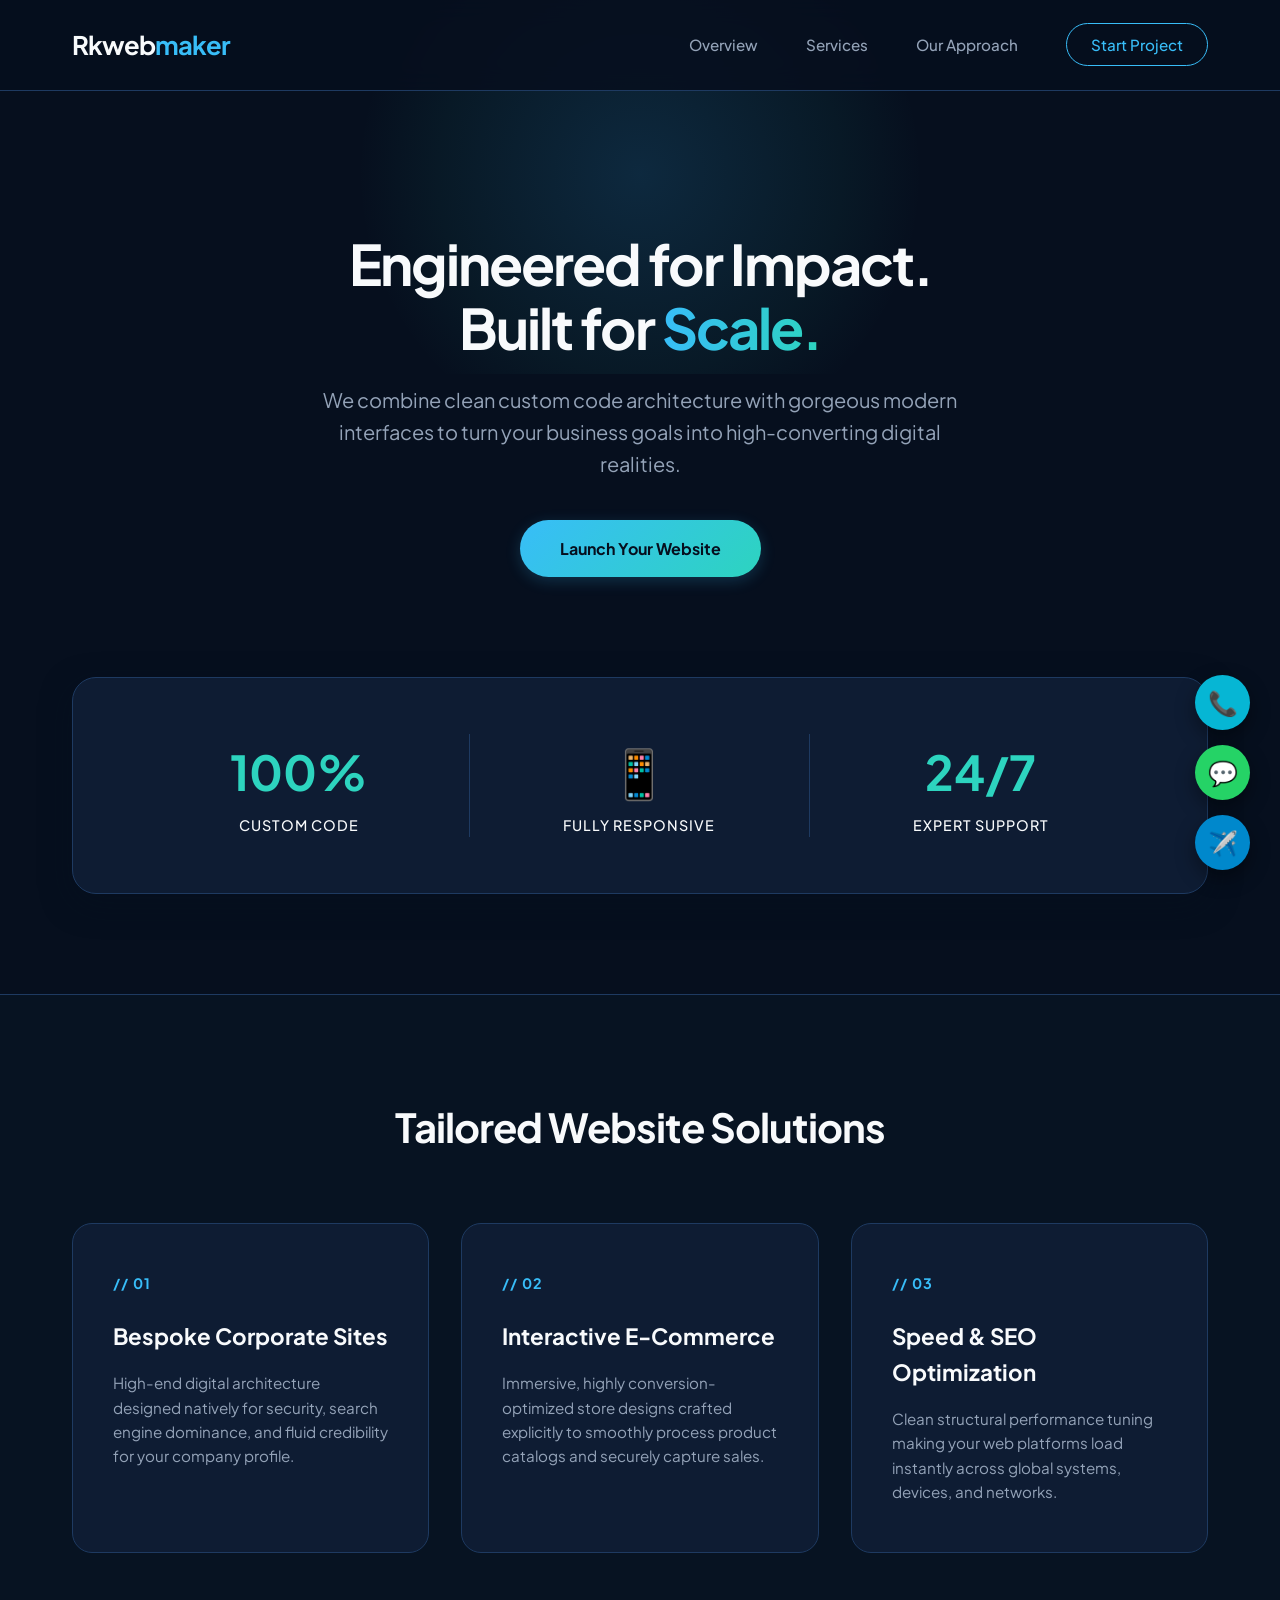
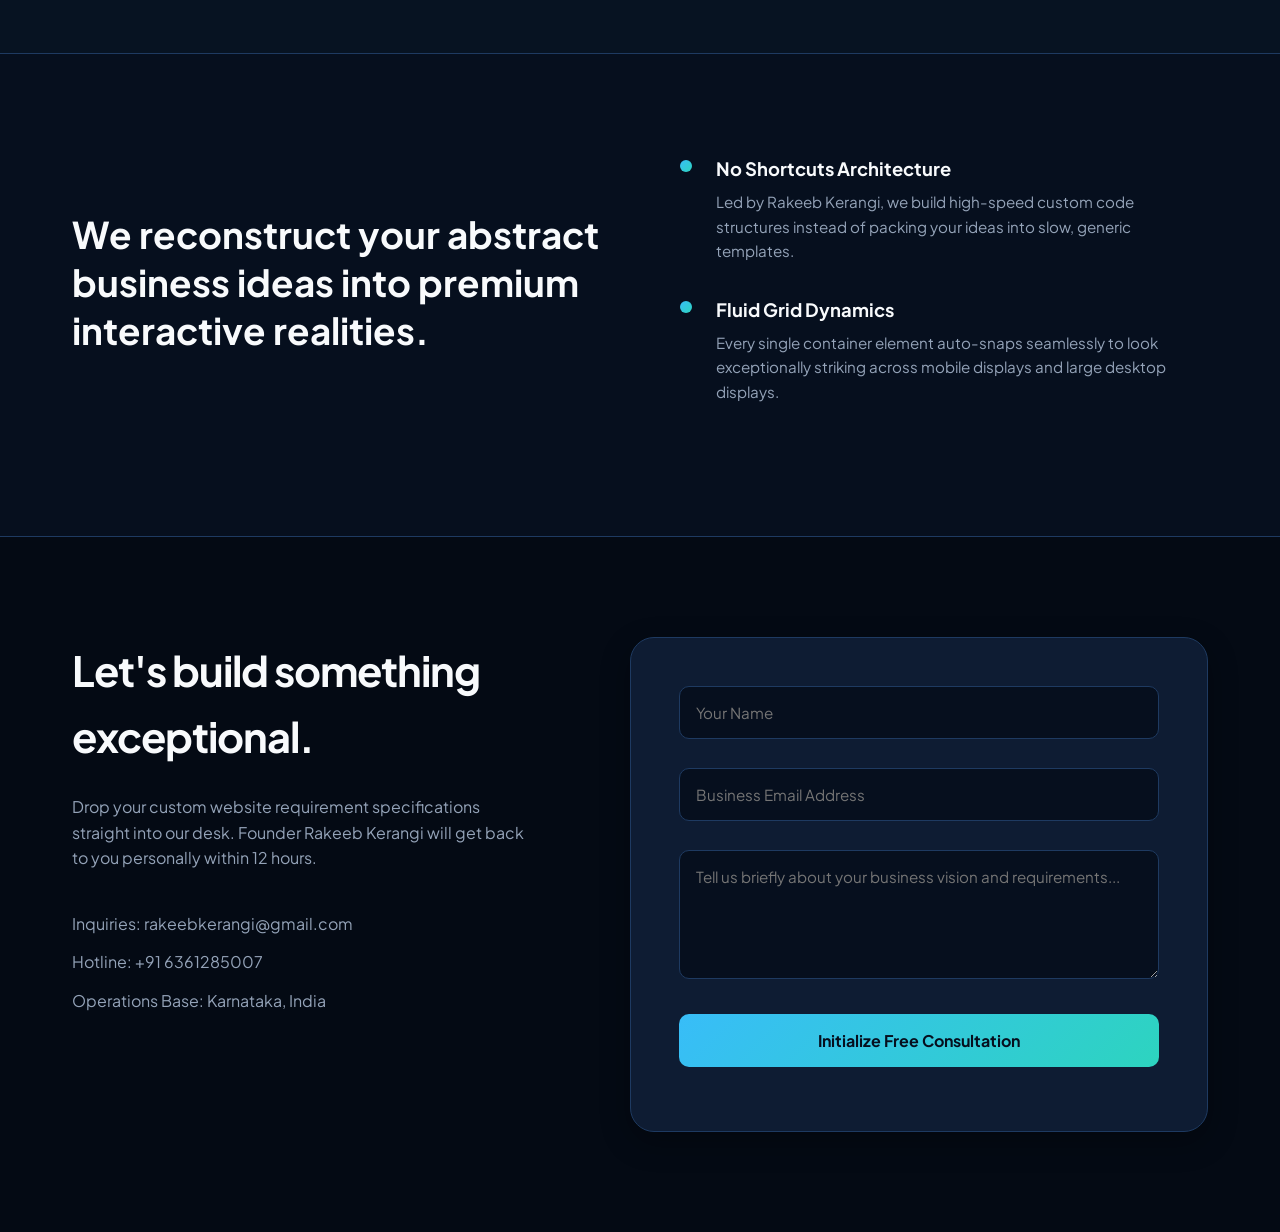
==== index.html @ ab05870a "Add files via upload" ====
<!DOCTYPE html>
<html lang="en">
<head>
    <meta charset="UTF-8">
    <meta name="viewport" content="width=device-width, initial-scale=1.0">
    <title>Rkwebmaker | Premium Custom Website Development</title>
    <link href="https://fonts.googleapis.com/css2?family=Plus+Jakarta+Sans:wght@400;500;600;700&display=swap" rel="stylesheet">
    <link rel="stylesheet" href="style.css">
</head>
<body>

    <nav>
        <div class="container nav-box">
            <a href="#" class="brand">Rkweb<span>maker</span></a>
            <ul class="menu">
                <li><a href="#home">Overview</a></li>
                <li><a href="#capabilities">Services</a></li>
                <li><a href="#philosophy">Our Approach</a></li>
                <li><a href="#contact" class="nav-btn">Start Project</a></li>
            </ul>
        </div>
    </nav>

    <section id="home" class="hero">
        <div class="container">
            <h1>Engineered for Impact.<br>Built for <span>Scale.</span></h1>
            <p>We combine clean custom code architecture with gorgeous modern interfaces to turn your business goals into high-converting digital realities.</p>
            <a href="#contact" class="action-button">Launch Your Website</a>
        </div>
    </section>

    <div class="container metrics">
        <div class="metrics-wrapper">
            <div class="metric-block">
                <h2>100%</h2>
                <p>Custom Code</p>
            </div>
            <div class="metric-block">
                <h2>📱</h2>
                <p>Fully Responsive</p>
            </div>
            <div class="metric-block">
                <h2>24/7</h2>
                <p>Expert Support</p>
            </div>
        </div>
    </div>

    <section id="capabilities" class="capabilities">
        <div class="container">
            <div class="heading-area">
                <h2>Tailored Website Solutions</h2>
            </div>
            <div class="grid-layout">
                <div class="custom-card">
                    <span class="card-num">// 01</span>
                    <h3>Bespoke Corporate Sites</h3>
                    <p>High-end digital architecture designed natively for security, search engine dominance, and fluid credibility for your company profile.</p>
                </div>
                <div class="custom-card">
                    <span class="card-num">// 02</span>
                    <h3>Interactive E-Commerce</h3>
                    <p>Immersive, highly conversion-optimized store designs crafted explicitly to smoothly process product catalogs and securely capture sales.</p>
                </div>
                <div class="custom-card">
                    <span class="card-num">// 03</span>
                    <h3>Speed & SEO Optimization</h3>
                    <p>Clean structural performance tuning making your web platforms load instantly across global systems, devices, and networks.</p>
                </div>
            </div>
        </div>
    </section>

    <section id="philosophy" class="philosophy">
        <div class="container">
            <div class="split-row">
                <div class="left-content">
                    <h3>We reconstruct your abstract business ideas into premium interactive realities.</h3>
                </div>
                <div>
                    <div class="value-pill">
                        <div class="bullet-point"></div>
                        <div>
                            <h4>No Shortcuts Architecture</h4>
                            <p>Led by Rakeeb Kerangi, we build high-speed custom code structures instead of packing your ideas into slow, generic templates.</p>
                        </div>
                    </div>
                    <div class="value-pill">
                        <div class="bullet-point"></div>
                        <div>
                            <h4>Fluid Grid Dynamics</h4>
                            <p>Every single container element auto-snaps seamlessly to look exceptionally striking across mobile displays and large desktop displays.</p>
                        </div>
                    </div>
                </div>
            </div>
        </div>
    </section>

    <section id="contact" class="intake-section">
        <div class="container intake-grid">
            <div class="intake-details">
                <h2>Let's build something exceptional.</h2>
                <p>Drop your custom website requirement specifications straight into our desk. Founder Rakeeb Kerangi will get back to you personally within 12 hours.</p>
                <div class="meta-links">
                    <p><span>Inquiries:</span> rakeebkerangi@gmail.com</p>
                    <p><span>Hotline:</span> +91 6361285007</p>
                    <p><span>Operations Base:</span> Karnataka, India</p>
                </div>
            </div>
            <div>
                <form class="clean-form" id="leadForm" action="https://api.web3forms.com/submit" method="POST">
                    <input type="hidden" name="access_key" value="a61bc5fc-1d8f-4993-a3d1-2afa79781a62">
                    
                    <div class="input-row">
                        <input type="text" name="name" placeholder="Your Name" required>
                    </div>
                    <div class="input-row">
                        <input type="email" name="email" placeholder="Business Email Address" required>
                    </div>
                    <div class="input-row">
                        <textarea rows="5" name="message" placeholder="Tell us briefly about your business vision and requirements..." required></textarea>
                    </div>
                    <button type="submit" class="submit-trigger" id="submitBtn">Initialize Free Consultation</button>
                    <p id="formFeedback" class="form-feedback"></p>
                </form>
            </div>
        </div>
    </section>

    <div class="floating-hub">
        <a href="tel:+916361285007" class="hub-btn call-btn" title="Call Us Direct">
            📞
        </a>
        <a href="https://wa.me/916361285007" target="_blank" rel="noopener noreferrer" class="hub-btn whatsapp-btn" title="Chat on WhatsApp">
            💬
        </a>
        <a href="https://t.me/+918310409125" target="_blank" rel="noopener noreferrer" class="hub-btn telegram-btn" title="Message on Telegram">
            ✈️
        </a>
    </div>

    <script src="script.js"></script>
</body>
</html>
---- style.css ----
/* ===================================================
   RKWEBMAKER SKY BLUE TECH THEME STYLING BLUEPRINT
   =================================================== */

/* Core Reset */
* {
    margin: 0;
    padding: 0;
    box-sizing: border-box;
    font-family: 'Plus Jakarta Sans', sans-serif;
}

:root {
    --bg-dark: #060f1e;        /* Deep midnight sapphire base */
    --card-dark: #0e1c33;      /* Crisp navy card backgrounds */
    --accent-sky: #38bdf8;     /* Bright Electric Sky Blue */
    --accent-cool: #2dd4bf;    /* Cyber Mint / Cool Teal */
    --text-light: #f8fafc;     /* Ice-white high contrast text */
    --text-muted: #94a3b8;     /* Clean reading gray */
    --border-color: #1e3a61;   /* Steel blue geometric borders */
    
    /* Branding Contact Color Constants */
    --whatsapp-green: #25d366;
    --telegram-blue: #0088cc;
    --call-teal: #06b6d4;
}

body {
    background-color: var(--bg-dark);
    color: var(--text-light);
    overflow-x: hidden;
    line-height: 1.6;
    scroll-behavior: smooth;
}

.container {
    max-width: 1200px;
    margin: 0 auto;
    padding: 0 2rem;
}

/* Navigation Header */
nav {
    border-bottom: 1px solid var(--border-color);
    background: rgba(6, 15, 30, 0.85);
    backdrop-filter: blur(12px);
    position: sticky;
    top: 0;
    z-index: 1000;
}

.nav-box {
    display: flex;
    justify-content: space-between;
    align-items: center;
    height: 90px;
}

.brand {
    font-size: 1.6rem;
    font-weight: 700;
    letter-spacing: -1px;
    color: var(--text-light);
    text-decoration: none;
}

.brand span {
    color: var(--accent-sky);
}

.menu {
    display: flex;
    list-style: none;
    gap: 3rem;
}

.menu a {
    color: var(--text-muted);
    text-decoration: none;
    font-weight: 500;
    font-size: 0.95rem;
    transition: all 0.25s ease;
}

.menu a:hover {
    color: var(--accent-sky);
}

.nav-btn {
    border: 1px solid var(--accent-sky);
    padding: 0.7rem 1.5rem;
    border-radius: 50px;
    color: var(--accent-sky) !important;
    font-weight: 600;
    transition: all 0.3s ease;
}

.nav-btn:hover {
    background: linear-gradient(135deg, var(--accent-sky), var(--accent-cool));
    color: var(--bg-dark) !important;
    box-shadow: 0 0 20px rgba(56, 189, 248, 0.4);
    border-color: transparent;
}

/* Hero Section Base & Radial Background Sky Glow */
.hero {
    padding: 140px 0 100px 0;
    text-align: center;
    position: relative;
}

.hero::before {
    content: '';
    position: absolute;
    top: -20%;
    left: 50%;
    transform: translateX(-50%);
    width: 700px;
    height: 400px;
    background: radial-gradient(circle, rgba(56, 189, 248, 0.15) 0%, rgba(45, 212, 191, 0.05) 50%, transparent 70%);
    z-index: -1;
}

.hero h1 {
    font-size: 3.5rem;
    font-weight: 700;
    letter-spacing: -2px;
    margin-bottom: 1.5rem;
    line-height: 1.15;
}

.hero h1 span {
    background: linear-gradient(to right, var(--accent-sky), var(--accent-cool));
    -webkit-background-clip: text;
    -webkit-text-fill-color: transparent;
}

.hero p {
    font-size: 1.25rem;
    color: var(--text-muted);
    max-width: 650px;
    margin: 0 auto 2.5rem auto;
}

.action-button {
    background: linear-gradient(135deg, var(--accent-sky), var(--accent-cool));
    color: var(--bg-dark);
    text-decoration: none;
    padding: 1rem 2.5rem;
    border-radius: 50px;
    font-weight: 700;
    display: inline-block;
    transition: all 0.3s ease;
    box-shadow: 0 4px 15px rgba(56, 189, 248, 0.2);
}

.action-button:hover {
    transform: translateY(-3px);
    box-shadow: 0 10px 25px rgba(45, 212, 191, 0.4);
}

/* Trust Metrics Showcase */
.metrics {
    margin-bottom: 100px;
}

.metrics-wrapper {
    background: var(--card-dark);
    border: 1px solid var(--border-color);
    border-radius: 24px;
    padding: 3.5rem;
    display: grid;
    grid-template-columns: repeat(3, 1fr);
    text-align: center;
    box-shadow: 0 10px 30px rgba(6, 15, 30, 0.5);
}

.metric-block:not(:last-child) {
    border-right: 1px solid var(--border-color);
}

.metric-block h2 {
    font-size: 3rem;
    color: var(--accent-cool);
    margin-bottom: 0.2rem;
    font-weight: 700;
}

.metric-block p {
    color: var(--text-light);
    font-size: 0.9rem;
    letter-spacing: 1px;
    text-transform: uppercase;
    font-weight: 500;
}

/* Services Grid Architecture */
.capabilities {
    padding: 100px 0;
    background: rgba(56, 189, 248, 0.02);
    border-top: 1px solid var(--border-color);
    border-bottom: 1px solid var(--border-color);
}

.heading-area {
    text-align: center;
    margin-bottom: 4rem;
}

.heading-area h2 {
    font-size: 2.5rem;
    letter-spacing: -1px;
}

.grid-layout {
    display: grid;
    grid-template-columns: repeat(auto-fit, minmax(320px, 1fr));
    gap: 2rem;
}

.custom-card {
    background: var(--card-dark);
    border: 1px solid var(--border-color);
    padding: 3rem 2.5rem;
    border-radius: 20px;
    transition: all 0.3s cubic-bezier(0.4, 0, 0.2, 1);
}

.custom-card:hover {
    border-color: var(--accent-cool);
    transform: translateY(-5px);
    box-shadow: 0 15px 30px rgba(45, 212, 191, 0.1);
}

.card-num {
    font-size: 0.9rem;
    color: var(--accent-sky);
    font-weight: 700;
    margin-bottom: 1.5rem;
    display: block;
    letter-spacing: 1px;
}

.custom-card h3 {
    font-size: 1.4rem;
    margin-bottom: 1rem;
    color: var(--text-light);
}

.custom-card p {
    color: var(--text-muted);
    font-size: 0.95rem;
}

/* Core Brand Philosophy Split Row */
.philosophy {
    padding: 100px 0;
}

.split-row {
    display: grid;
    grid-template-columns: 1fr 1fr;
    gap: 5rem;
    align-items: center;
}

.left-content h3 {
    font-size: 2.3rem;
    line-height: 1.3;
    margin-bottom: 1.5rem;
}

.value-pill {
    display: flex;
    gap: 1.5rem;
    margin-bottom: 2rem;
}

.bullet-point {
    width: 12px;
    height: 12px;
    background: linear-gradient(135deg, var(--accent-sky), var(--accent-cool));
    border-radius: 50%;
    margin-top: 6px;
    flex-shrink: 0;
}

.value-pill h4 {
    font-size: 1.15rem;
    margin-bottom: 0.4rem;
}

.value-pill p {
    color: var(--text-muted);
    font-size: 0.95rem;
}

/* Contact Module & Intake Form Formats */
.intake-section {
    background: #040a14;
    border-top: 1px solid var(--border-color);
    padding: 100px 0;
}

.intake-grid {
    display: grid;
    grid-template-columns: 4fr 5fr;
    gap: 6rem;
}

.intake-details h2 {
    font-size: 2.6rem;
    margin-bottom: 1.5rem;
    letter-spacing: -1px;
}

.intake-details p {
    color: var(--text-muted);
    margin-bottom: 2.5rem;
}

.meta-links p {
    margin-bottom: 0.8rem;
    font-size: 1rem;
}

.meta-links span {
    color: var(--text-muted);
}

.clean-form {
    background: var(--card-dark);
    border: 1px solid var(--border-color);
    padding: 3rem;
    border-radius: 24px;
    box-shadow: 0 10px 30px rgba(0,0,0,0.3);
}

.input-row {
    margin-bottom: 1.8rem;
}

.input-row input, .input-row textarea {
    width: 100%;
    background: var(--bg-dark);
    border: 1px solid var(--border-color);
    padding: 1rem;
    border-radius: 10px;
    color: white;
    font-size: 0.95rem;
    outline: none;
    transition: all 0.3s ease;
}

.input-row input:focus, .input-row textarea:focus {
    border-color: var(--accent-sky);
    box-shadow: 0 0 10px rgba(56, 189, 248, 0.2);
}

.submit-trigger {
    background: linear-gradient(135deg, var(--accent-sky), var(--accent-cool));
    color: var(--bg-dark);
    border: none;
    width: 100%;
    padding: 1rem;
    border-radius: 10px;
    font-weight: 700;
    font-size: 1rem;
    cursor: pointer;
    transition: all 0.3s ease;
}

.submit-trigger:hover {
    opacity: 0.95;
    transform: translateY(-2px);
    box-shadow: 0 5px 15px rgba(45, 212, 191, 0.3);
}

.form-feedback {
    margin-top: 1rem;
    font-size: 0.95rem;
    text-align: center;
    font-weight: 600;
}

/* PREMIUM FLOATING COMMUNICATIONS COMPONENT */
.floating-hub {
    position: fixed;
    bottom: 30px;
    right: 30px;
    display: flex;
    flex-direction: column;
    gap: 15px;
    z-index: 9999;
}

.hub-btn {
    width: 55px;
    height: 55px;
    border-radius: 50%;
    display: flex;
    justify-content: center;
    align-items: center;
    text-decoration: none;
    font-size: 1.5rem;
    box-shadow: 0 8px 20px rgba(0, 0, 0, 0.4);
    transition: all 0.3s cubic-bezier(0.175, 0.885, 0.32, 1.275);
}

.hub-btn:hover {
    transform: scale(1.15) translateY(-5px);
}

.call-btn {
    background-color: var(--call-teal);
}

.whatsapp-btn {
    background-color: var(--whatsapp-green);
}

.telegram-btn {
    background-color: var(--telegram-blue);
}

/* Mobile Viewport Custom Layout Overrides */
@media (max-width: 968px) {
    .menu { display: none; }
    .hero h1 { font-size: 2.5rem; }
    .metrics-wrapper, .split-row, .intake-grid {
        grid-template-columns: 1fr;
        gap: 3rem;
    }
    .metric-block:not(:last-child) {
        border-right: none;
        border-bottom: 1px solid var(--border-color);
        padding-bottom: 1.5rem;
    }
    .clean-form { padding: 2rem; }
    
    /* Reposition buttons closer to screen boundaries for thumb access on mobile */
    .floating-hub {
        bottom: 20px;
        right: 20px;
        gap: 10px;
    }
    .hub-btn {
        width: 48px;
        height: 48px;
        font-size: 1.3rem;
    }
}
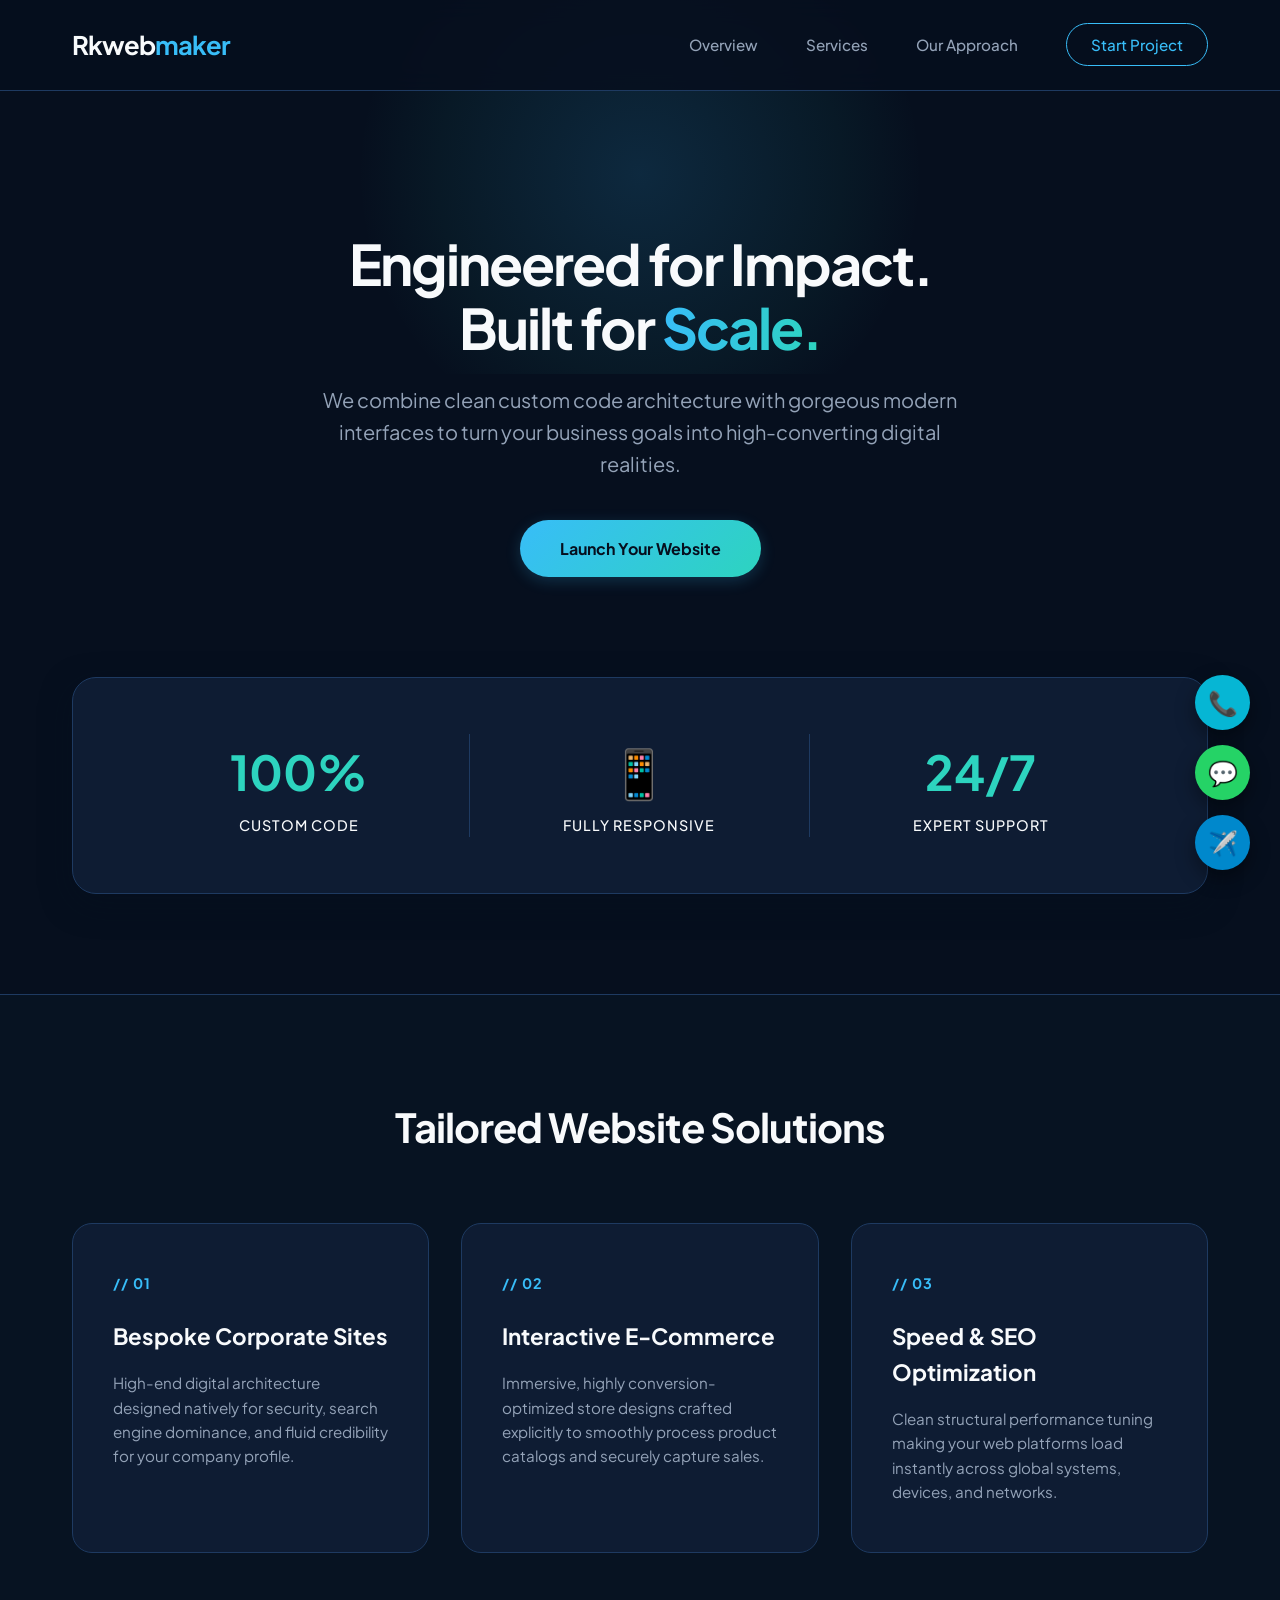
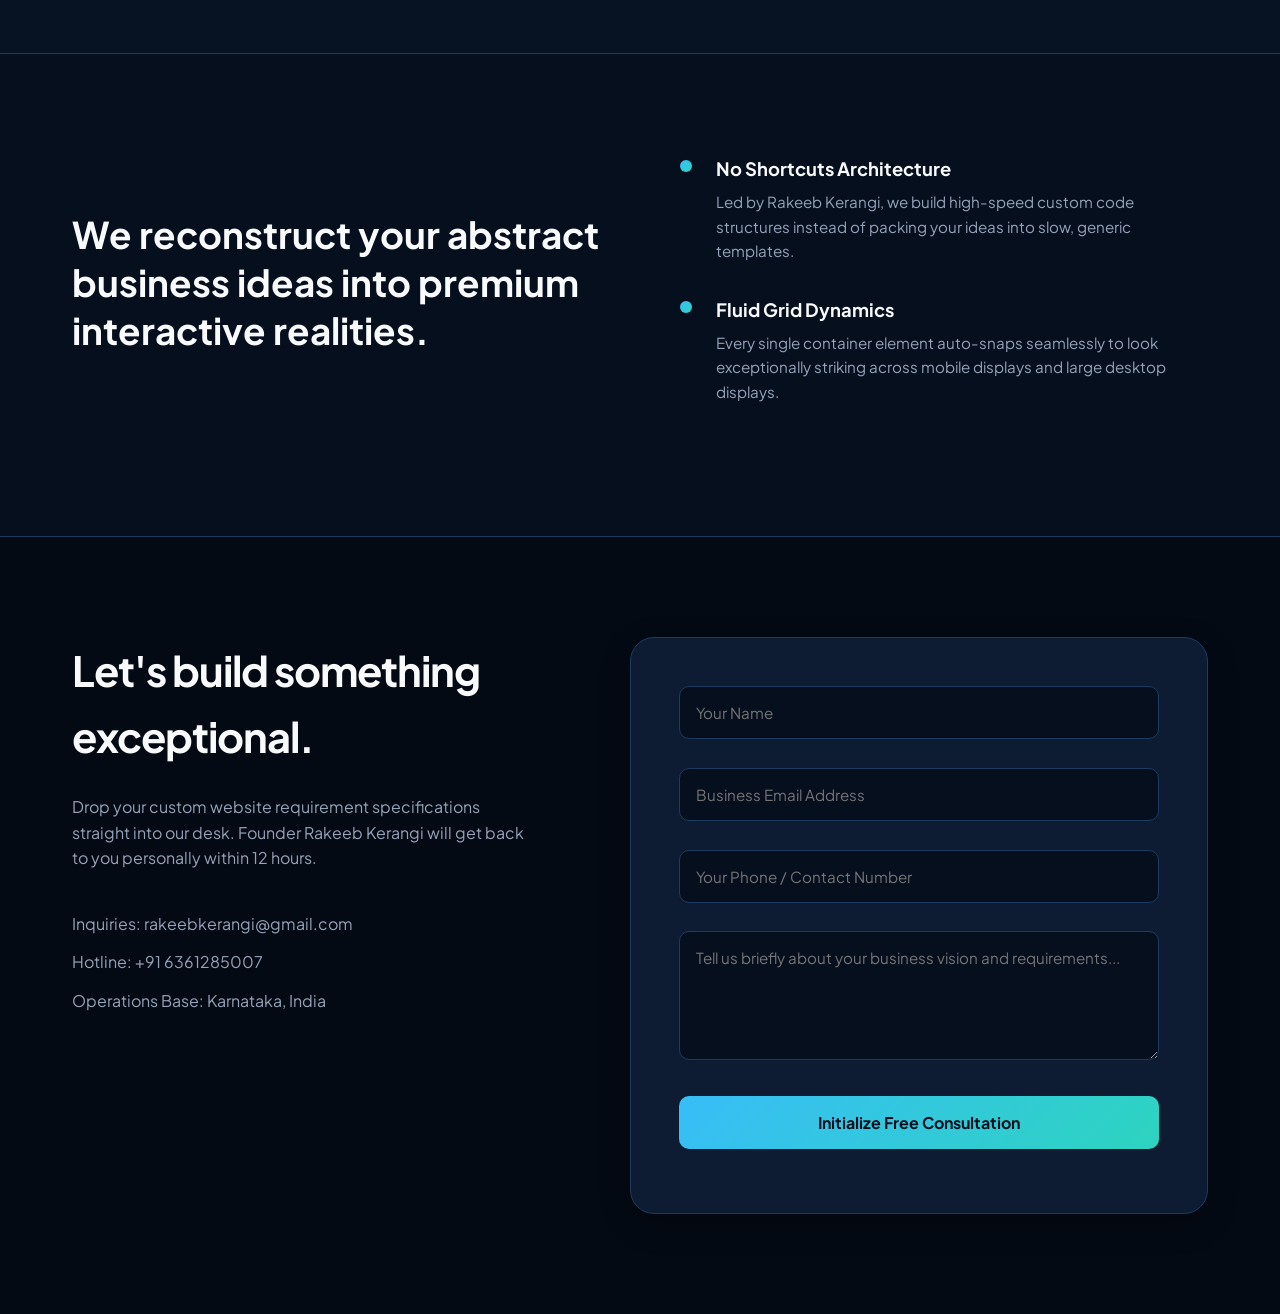
==== commit 538d60ff: "Add phone input field to contact form" ====
--- a/index.html
+++ b/index.html
@@ -118,6 +118,9 @@
                     <div class="input-row">
                         <input type="email" name="email" placeholder="Business Email Address" required>
                     </div>
+                 <div class="input-row">
+                        <input type="tel" name="phone" placeholder="Your Phone / Contact Number" required>
+                 </div>
                     <div class="input-row">
                         <textarea rows="5" name="message" placeholder="Tell us briefly about your business vision and requirements..." required></textarea>
                     </div>
@@ -142,4 +145,4 @@
 
     <script src="script.js"></script>
 </body>
-</html>+</html>
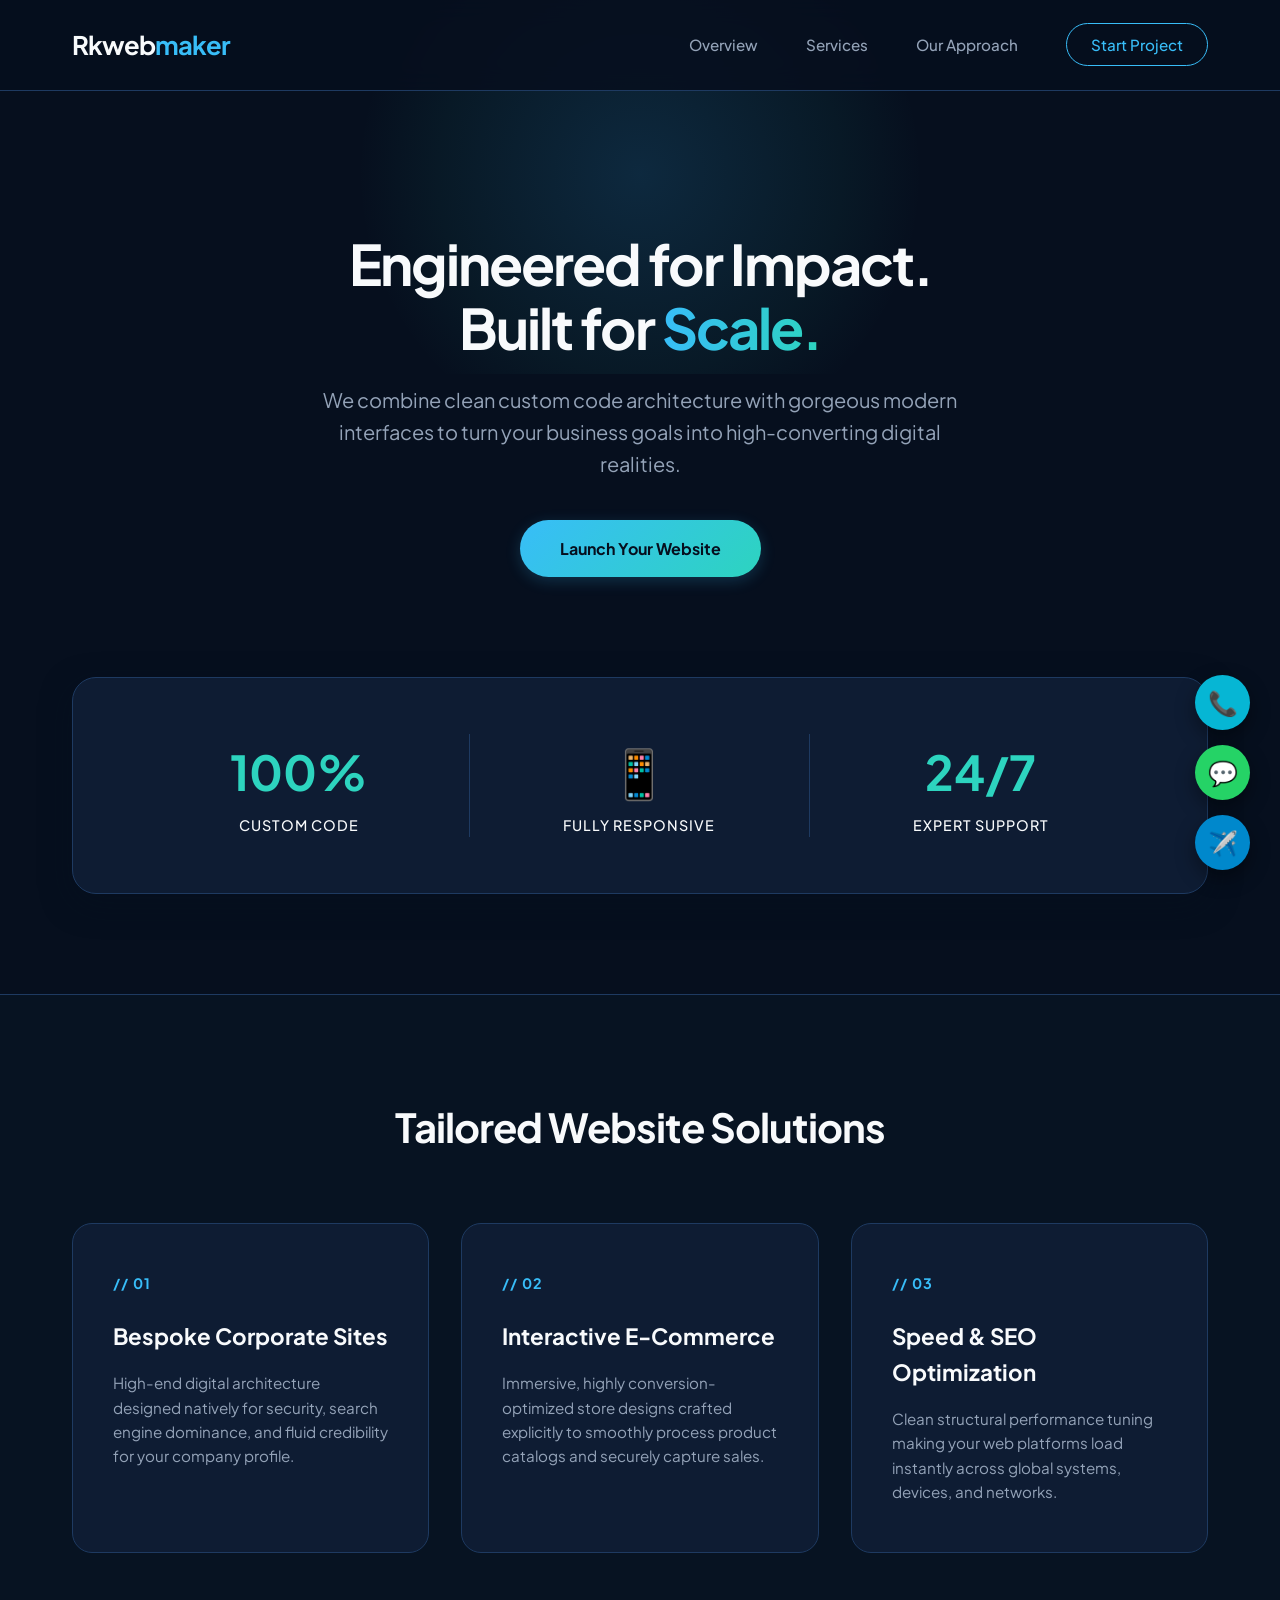
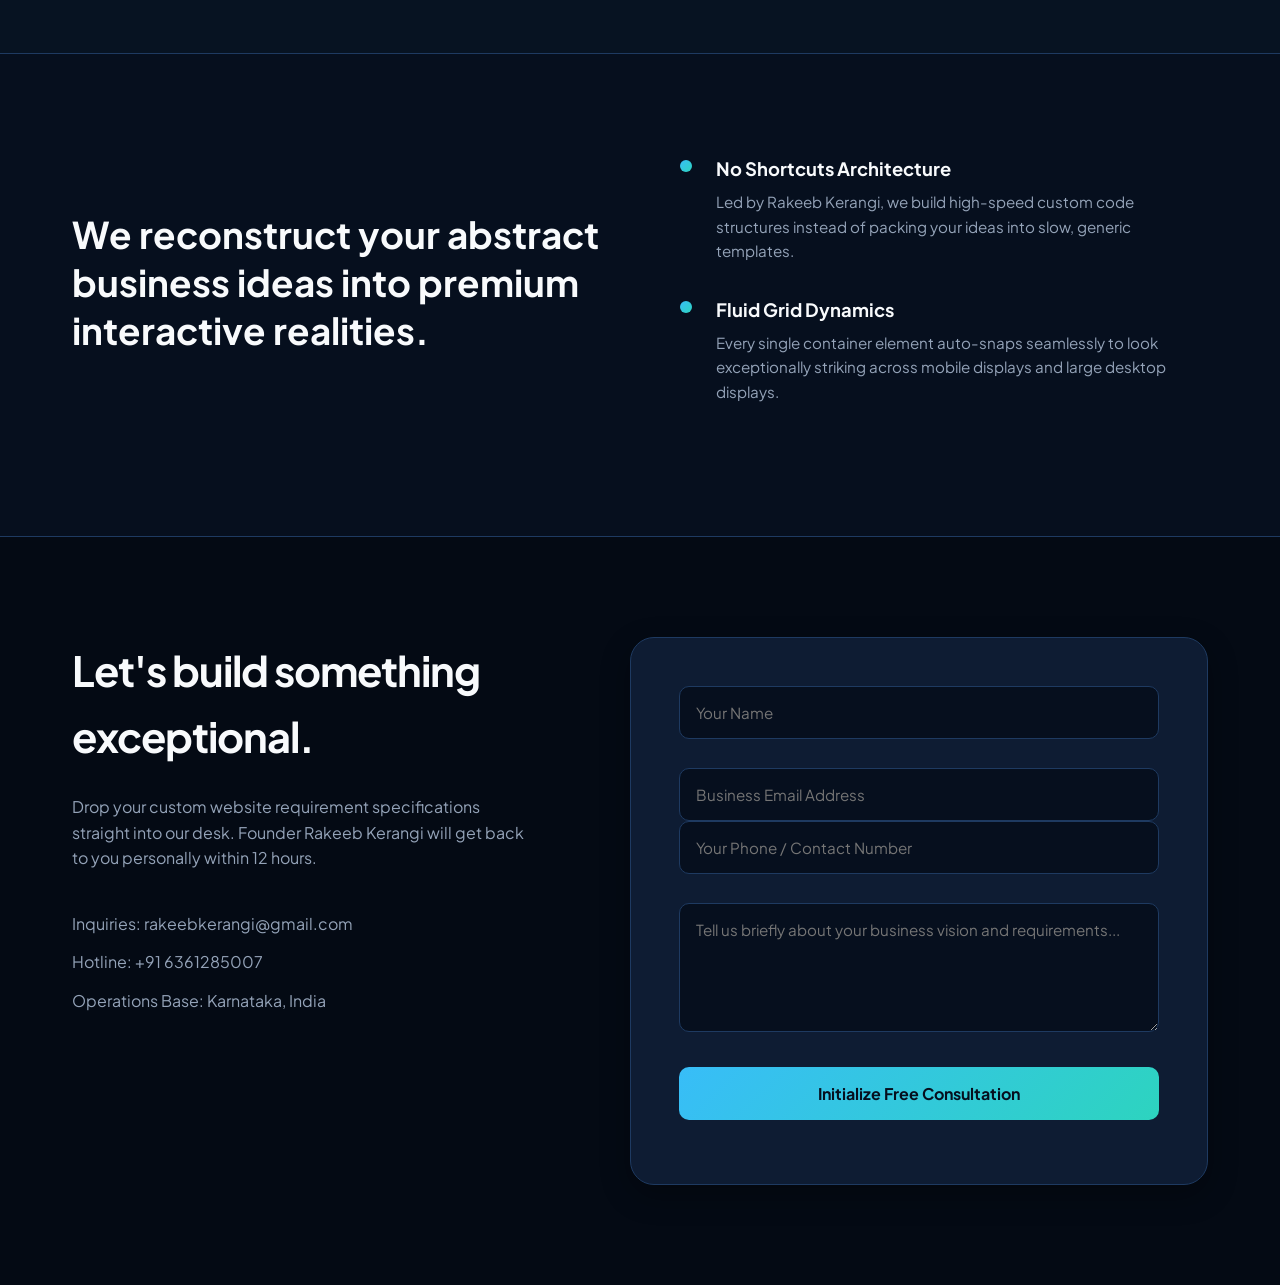
==== commit dffee289: "Add files via upload" ====
--- a/index.html
+++ b/index.html
@@ -117,10 +117,10 @@
                     </div>
                     <div class="input-row">
                         <input type="email" name="email" placeholder="Business Email Address" required>
+                      <div class="input-row">
+        <input type="tel" name="phone" placeholder="Your Phone / Contact Number" required>
+    </div>
                     </div>
-                 <div class="input-row">
-                        <input type="tel" name="phone" placeholder="Your Phone / Contact Number" required>
-                 </div>
                     <div class="input-row">
                         <textarea rows="5" name="message" placeholder="Tell us briefly about your business vision and requirements..." required></textarea>
                     </div>
@@ -145,4 +145,4 @@
 
     <script src="script.js"></script>
 </body>
-</html>
+</html>
